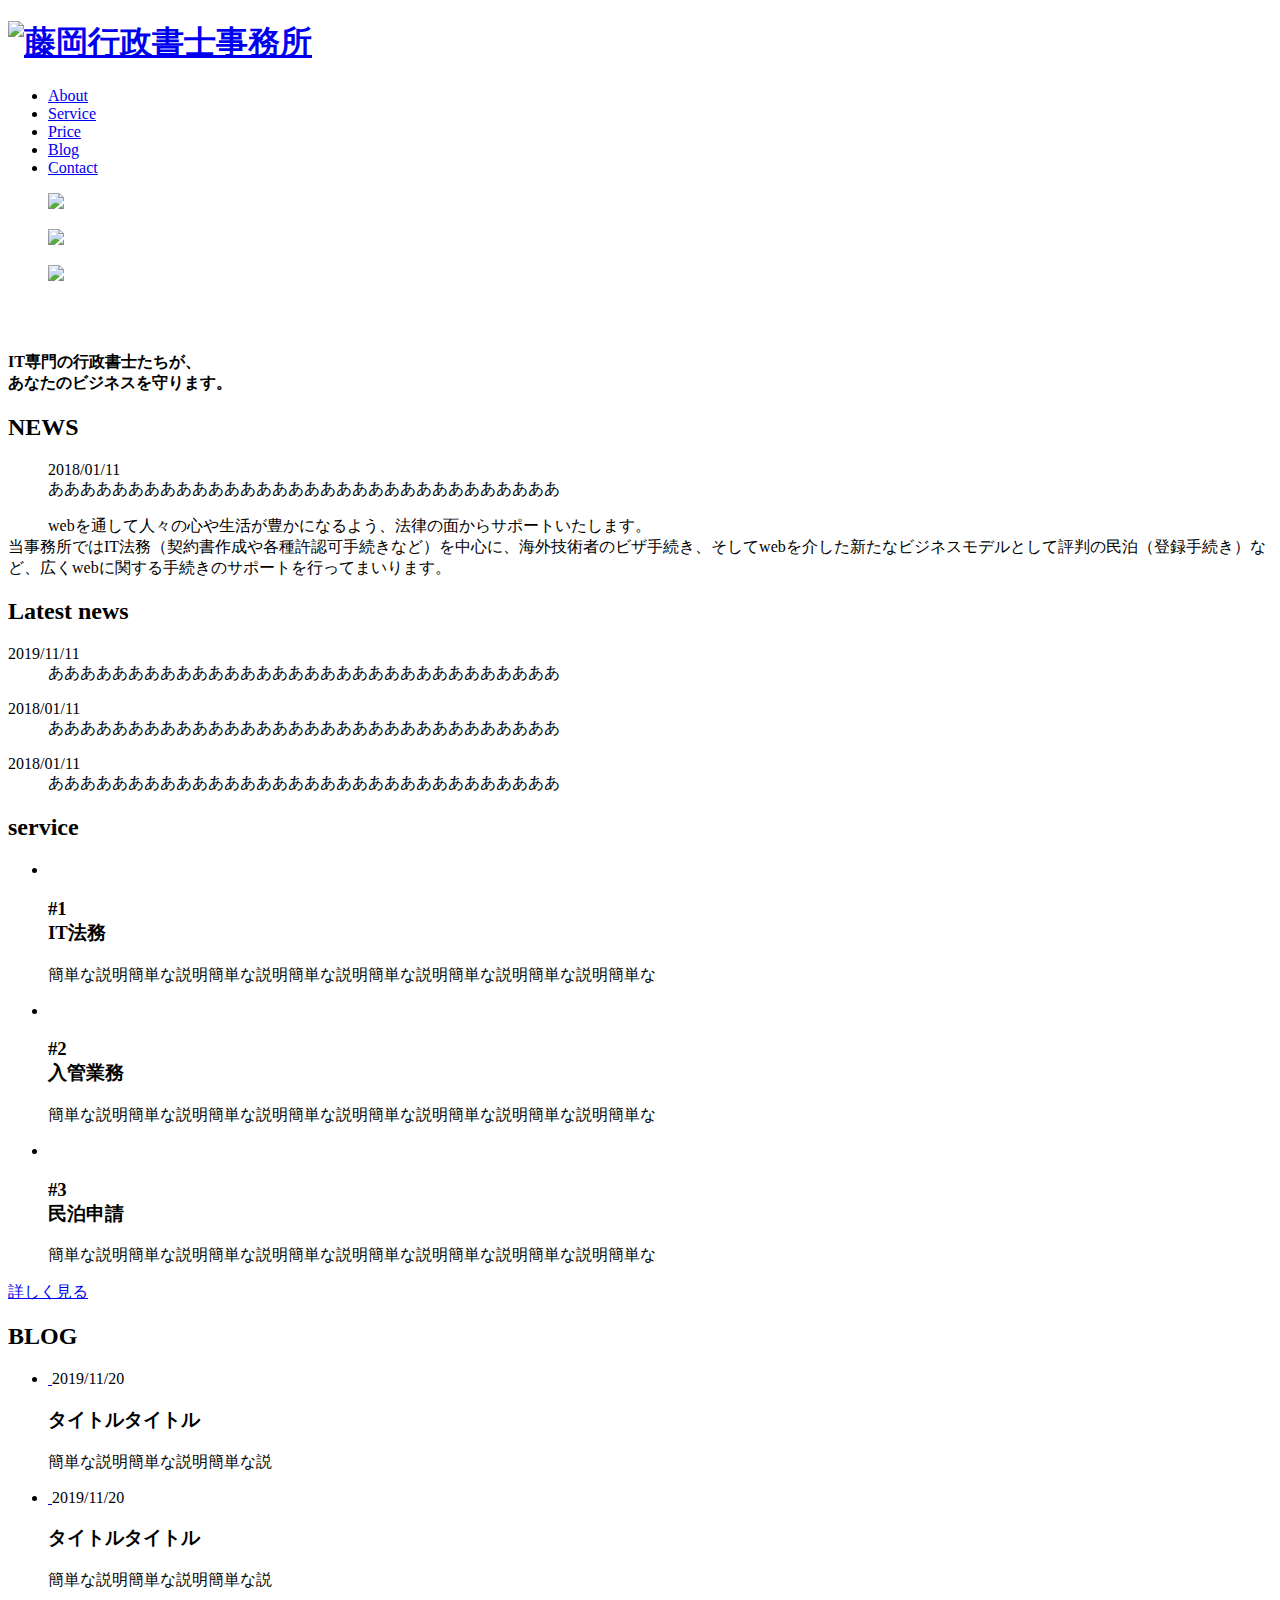
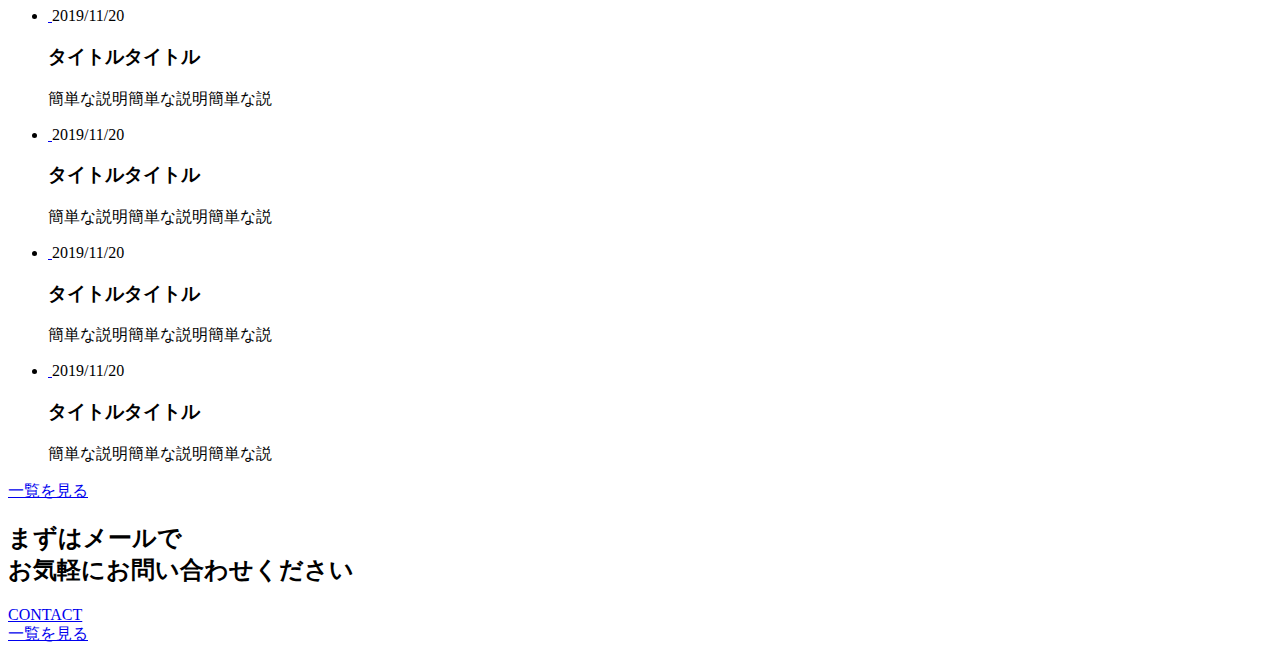
==== index.html @ 6e35c55b "Create index.html" ====
<!DOCTYPE html>
<html lang="ja">
<head>
    <meta charset="UTF-8">
    <meta name="viewport" content="width=device-width, initial-scale=1.0">
    <link rel="stylesheet" href="style.min.css">
    <!-- ここからslickのプラグイン -->
    <link href="slick-1.8.1/slick/slick-theme.css" rel="stylesheet" type="text/css">
    <link href="slick-1.8.1/slick/slick.css" rel="stylesheet" type="text/css">
    <link href="https://fonts.googleapis.com/css2?family=Sorts+Mill+Goudy&display=swap" rel="stylesheet">
    <script src="https://cdn.jsdelivr.net/npm/jquery@3/dist/jquery.min.js"></script>
   <script type="text/javascript" src="slick-1.8.1/slick/slick.min.js"></script>
    <title>wordpress</title>
</head>
<body>

<!-- header -->
<header class="header bg-color">
<div class="header-container">
<h1><a href="index.html"><img src="img/module/header_logo@2x.png" alt="藤岡行政書士事務所"></a></h1>
<ul class="header-container-ul">
<li class="header-container-ul-li font"><a href="about.html">About</a></li>
<li class="header-container-ul-li font"><a href="service.html">Service</a></li>
<li class="header-container-ul-li font"><a href="price.html">Price</a></li>
<li class="header-container-ul-li font"><a href="blog.html">Blog</a></li>
<li class="header-container-ul-li font"><a href="contact.html">Contact</a></li>
</ul>
</div>
</header><!-- /header -->

<!-- slider -->
<div class="container-position">
<section class="slider">
<figure><img src="img/module/slider-1@2x.png"></figure>
<figure><img src="img/module/slider-2@2x.png"></figure>
<figure><img src="img/module/slider-3@2x.png"></figure>
</section><!-- /slider -->
<div class="container-position-center"><h2><img src="img/module/slider-logo@2x.png" alt=""></h2><strong> IT専門の行政書士たちが、<br>あなたのビジネスを守ります。</strong></div>

</div>

<!-- share -->
<div class="share">
<div class="share-contant-ps">
<h2 class="font">NEWS</h2>
<dl>
<dd> 2018/01/11</dd>
<dd>ああああああああああああああああああああああああああああああああ</dd>
</dl>
</div>
<dl class="share-container-dl">
<dd>webを通して人々の心や生活が豊かになるよう、法律の面からサポートいたします。</dd>
<dt>当事務所ではIT法務（契約書作成や各種許認可手続きなど）を中心に、海外技術者のビザ手続き、そしてwebを介した新たなビジネスモデルとして評判の民泊（登録手続き）など、広くwebに関する手続きのサポートを行ってまいります。
</dt>
</dl>
<div class="share-contant">
<h2>Latest news</h2>
<dl>
<dt>2019/11/11</dt>
<dd>ああああああああああああああああああああああああああああああああ</dd>
</dl>
<dl>
<dt>2018/01/11</dt>
<dd>ああああああああああああああああああああああああああああああああ</dd>
</dl>
<dl>
<dt>2018/01/11</dt>
<dd>ああああああああああああああああああああああああああああああああ</dd>
</dl>
</div>
</div><!-- share -->

<!-- main -->
<main>
<!-- service -->
<section class="service">
<h2 class="font">service</h2>
<ul class="service-container">
<li>
<div class="service-container-li-position1"><img src="img/module/main-service-img1@2x.png" alt=""></div>
<div class="service-container-li-position-bottom"><h3><div>#1</div><strong>IT法務</strong></h3></div>
<p>簡単な説明簡単な説明簡単な説明簡単な説明簡単な説明簡単な説明簡単な説明簡単な</p>
</li>
<li>
<div class="service-container-li-position1"><img src="img/module/main-service-img2@2x.png" alt=""></div>
<div class="service-container-li-position-bottom"><h3><div>#2</div><strong>入管業務</strong></h3></div>
<p>簡単な説明簡単な説明簡単な説明簡単な説明簡単な説明簡単な説明簡単な説明簡単な</p>
</li>
<li>
<div class="service-container-li-position1"><img src="img/module/main-service-img3@2x.png" alt=""></div>
<div  class="service-container-li-position-bottom"><h3><div>#3</div><strong>民泊申請</strong></h3></div>
<p>簡単な説明簡単な説明簡単な説明簡単な説明簡単な説明簡単な説明簡単な説明簡単な</p>
</li>
</ul>
<div class="button"><a href="#">詳しく見る</a></div>
</section><!-- service -->
</main><!-- main -->

<!-- line -->
<div class="line"></div><!-- line -->

<!-- blog -->
<div class="blog">
<h2 class="font">BLOG</h2>
<ul class="blog-container">
<li>
<a href="blog-page.html">
<img src="img/module/blog-img1-6@2x.png" alt="">
</a>
<time>2019/11/20</time>
<h3>タイトルタイトル</h3>
<p>簡単な説明簡単な説明簡単な説</p>
</li>
<li>
<a href="blog-page.html">
<img src="img/module/blog-img1-6@2x.png" alt="">
</a>
<time>2019/11/20</time>
<h3>タイトルタイトル</h3>
<p>簡単な説明簡単な説明簡単な説</p>
</li>
<li>
<a href="blog-page.html">
<img src="img/module/blog-img1-6@2x.png" alt="">
</a>
<time>2019/11/20</time>
<h3>タイトルタイトル</h3>
<p>簡単な説明簡単な説明簡単な説</p>
</li>
<li>
<a href="blog-page.html">
<img src="img/module/blog-img1-6@2x.png" alt="">
</a>
<time>2019/11/20</time>
<h3>タイトルタイトル</h3>
<p>簡単な説明簡単な説明簡単な説</p>
</li>
<li>
<a href="blog-page.html">
<img src="img/module/blog-img1-6@2x.png" alt="">
</a>
<time>2019/11/20</time>
<h3>タイトルタイトル</h3>
<p>簡単な説明簡単な説明簡単な説</p>
</li>
<li>
<a href="blog-page.html">
<img src="img/module/blog-img1-6@2x.png" alt="">
</a>
<time>2019/11/20</time>
<h3>タイトルタイトル</h3>
<p>簡単な説明簡単な説明簡単な説</p>
</li>
</div>
<div class="button"><a href="#">一覧を見る</a></div>
</div><!-- blog -->

<!-- maps -->
<div id="map"></div>
<!-- maps -->

<!-- Contact -->
<div class="contact">
<h2>まずはメールで<br>お気軽にお問い合わせください</h2>
<div class="contact-button font"><a href="contact.html">CONTACT</a></div>
<div class="button"><a href="contact.html">一覧を見る</a></div>
</div><!-- contact -->

<!-- footer -->
<footer></footer><!-- footer -->

<!-- maps javascript -->
<script src="https://maps.googleapis.com/maps/api/js?callback=initmap/js key=AIzaSyDoOe2LkfYxq6PtnQUHXaHqWdWXRmP4e6o&callback=initMap" async defer></script>
<script type="text/javascript" src="main.js"></script>
<!-- maps javascript -->

<!-- jquery -->
<script>
    $('.slider').slick(
        {
            autoplay:true,
            autoplaySpeed:5000,
            
        }
    );
</script><!-- jquery -->
</body>
</html>
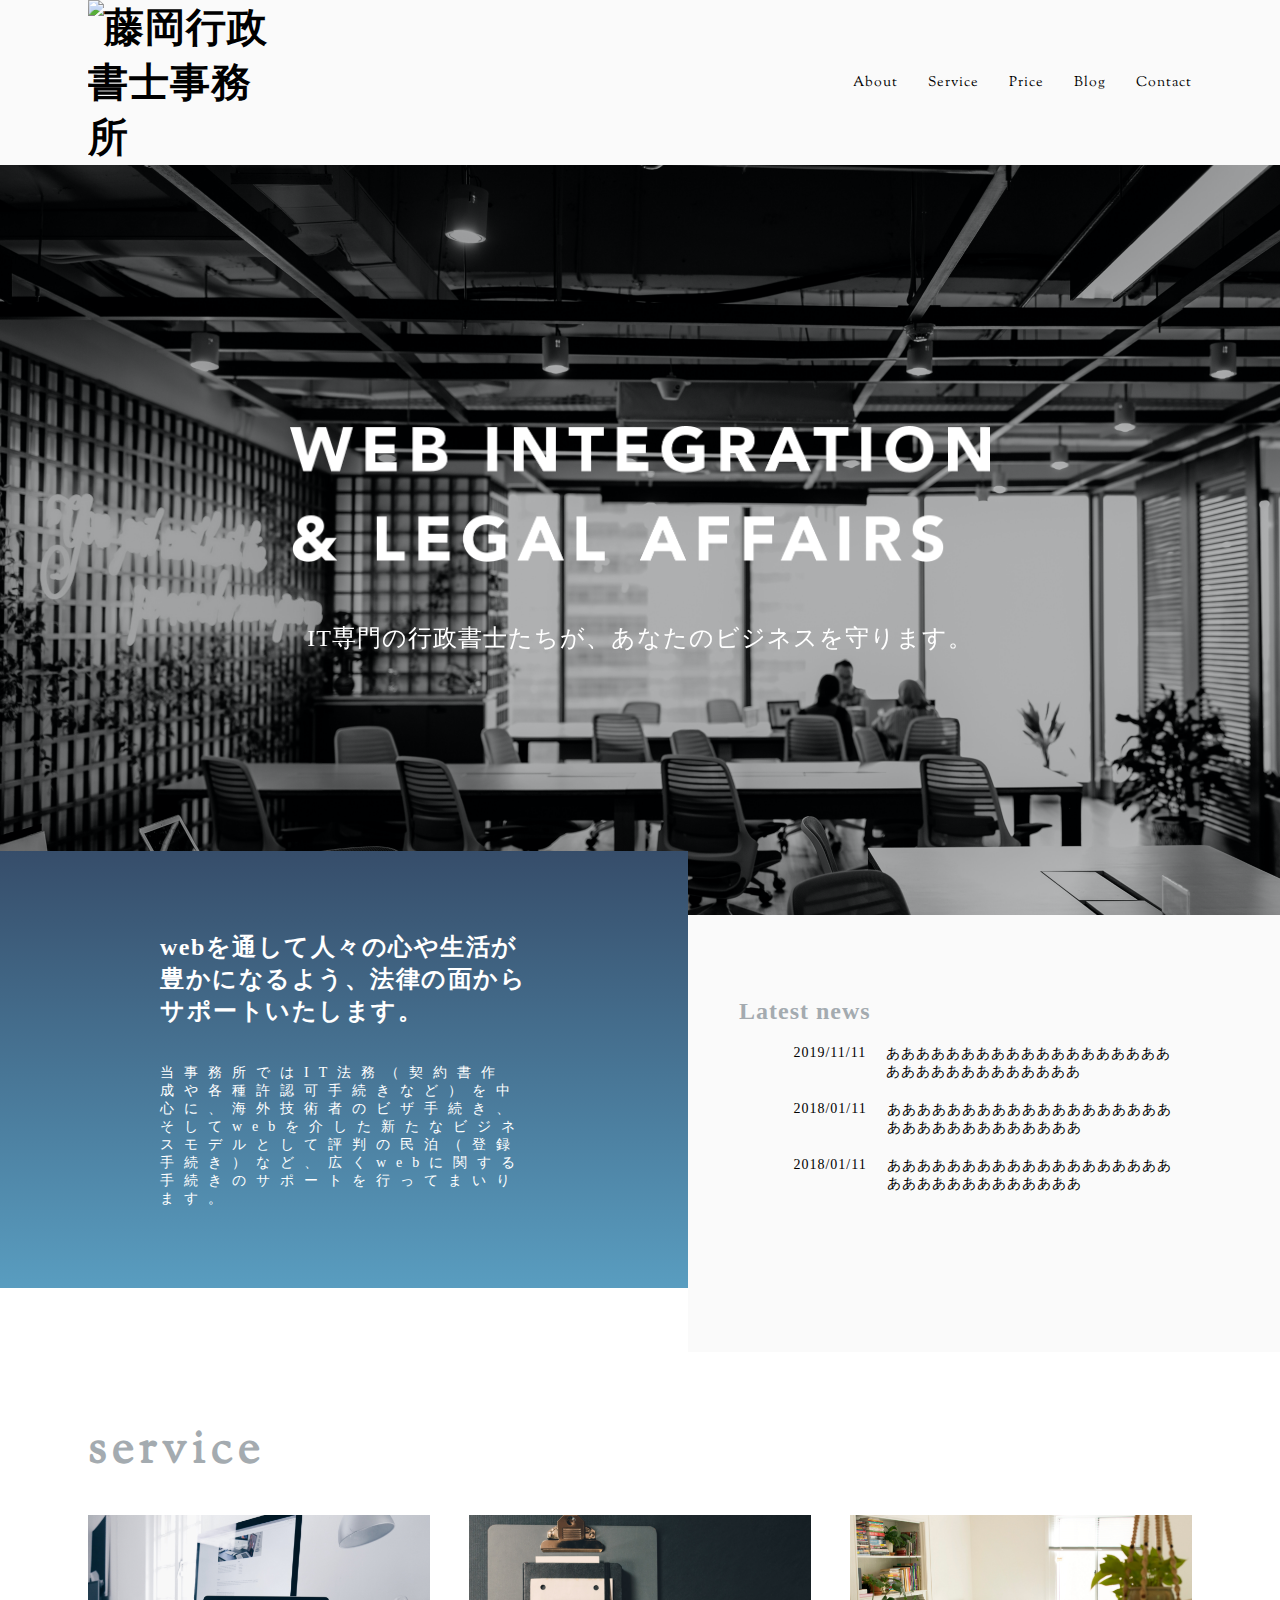
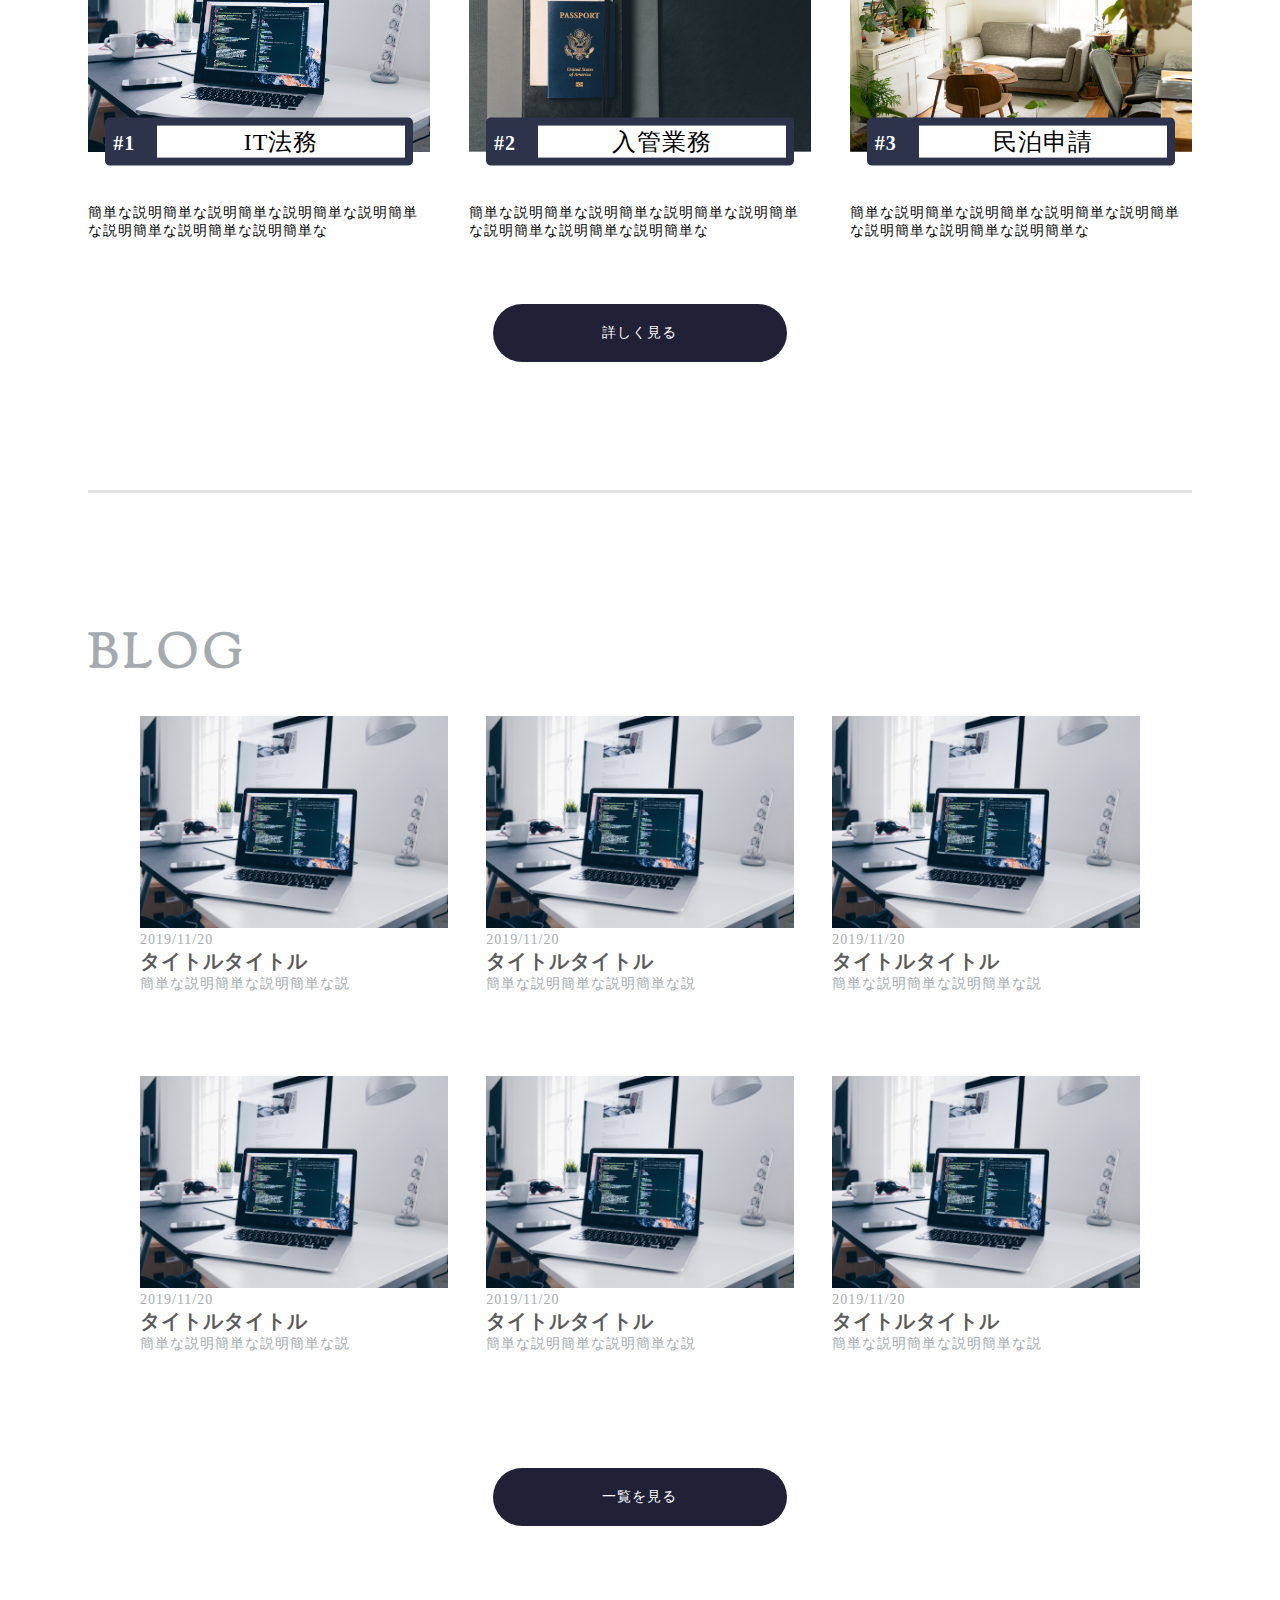
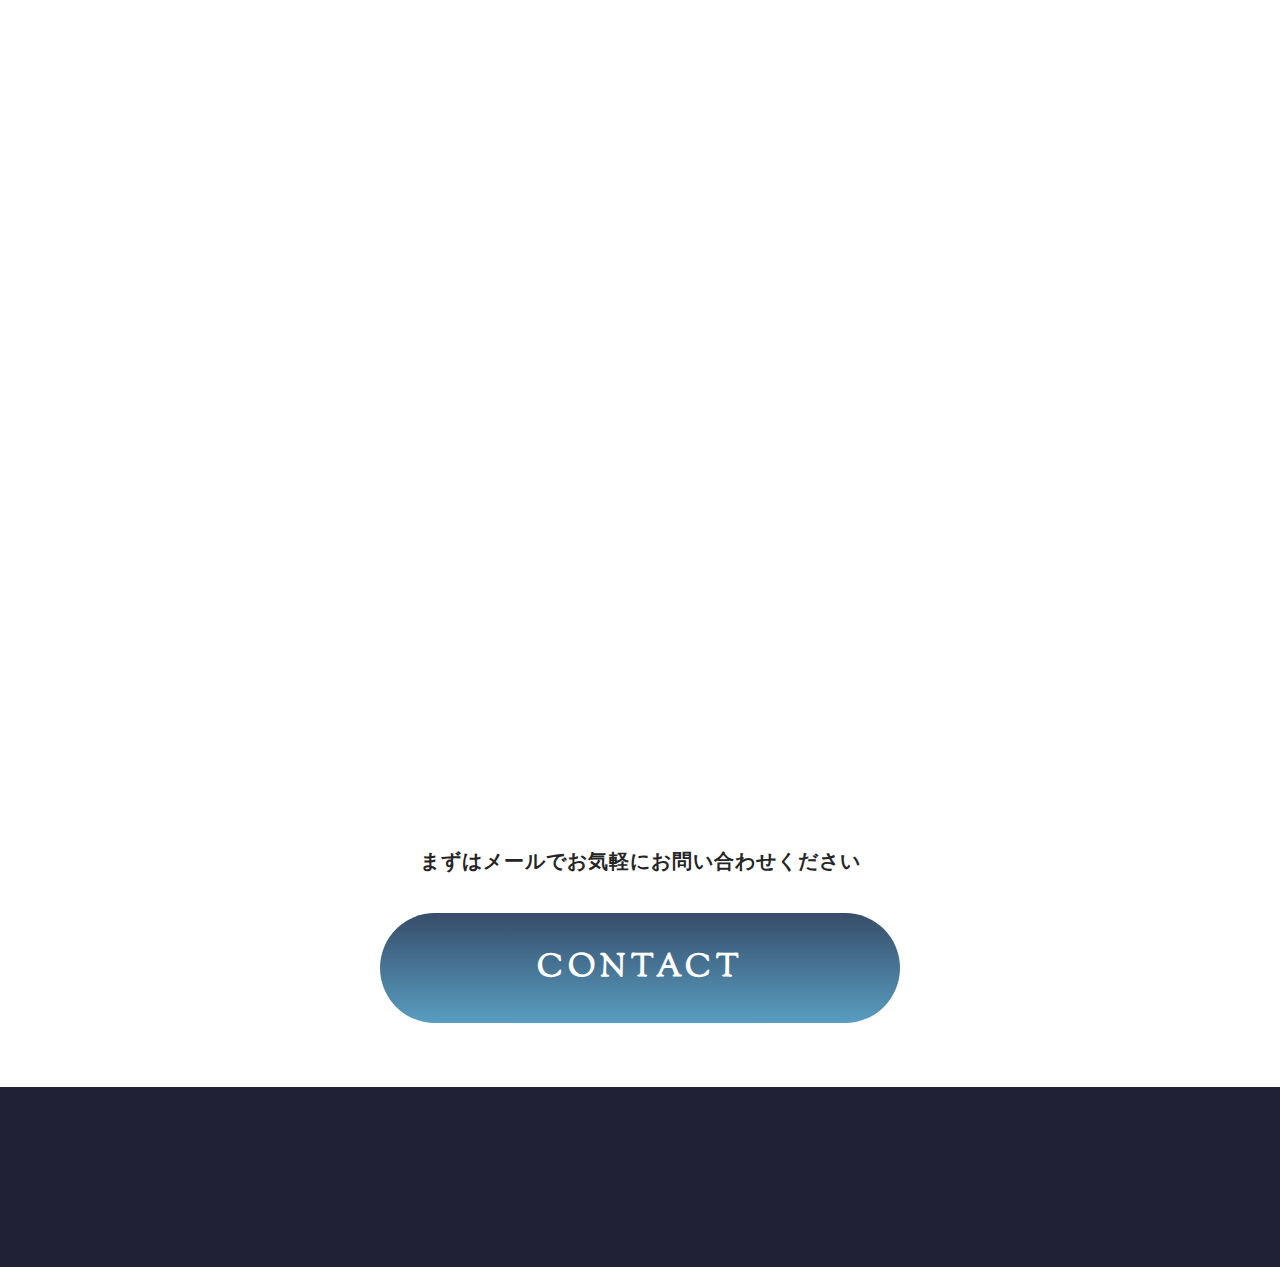
==== commit 3c823432: "Update index.html" ====
--- a/index.html
+++ b/index.html
@@ -171,7 +171,7 @@
 
 <!-- maps javascript -->
 <script src="https://maps.googleapis.com/maps/api/js?callback=initmap/js key=AIzaSyDoOe2LkfYxq6PtnQUHXaHqWdWXRmP4e6o&callback=initMap" async defer></script>
-<script type="text/javascript" src="main.js"></script>
+<script type="text/javascript" src="js/main.js"></script>
 <!-- maps javascript -->
 
 <!-- jquery -->
--- a/style.min.css
+++ b/style.min.css
@@ -0,0 +1 @@
+body{font-family:'游ゴシック体'}@media screen and (min-width: 768px){body{font-size:16px}}@media screen and (min-width: 600px){body{font-size:1.4rem}}.button{width:23vw;min-width:250px;margin:0 auto}@media screen and (max-width: 768px){.button{width:90%}}.button a{background-color:#202037;padding:20px;border-radius:50px;align-items:center;cursor:pointer;color:#fff;display:block;width:100%;text-align:center}.button a:hover{opacity:.7}.button a:active{background-color:#A4ABB0}.font{font-family:'Sorts Mill Goudy', serif}.bg-color{background-color:#fafafa}.bd-line{width:100%;margin-bottom:3vw;border:none;border-bottom:1px solid #ADADAD}html{color:#000;background:#FFF;font-size:62.5%}body,div,dl,dt,dd,ul,ol,li,h1,h2,h3,h4,h5,h6,pre,code,form,fieldset,legend,input,textarea,p,blockquote,th,td{margin:0;padding:0}table{border-collapse:collapse;border-spacing:0}fieldset,img{border:0}address,caption,cite,code,dfn,em,strong,th,var{font-style:normal;font-weight:normal}ol,ul{list-style:none}caption,th{text-align:left}h1,h2,h3,h4,h5,h6{font-size:40px;font-weight:bold;display:inline}q:before,q:after{content:''}abbr,acronym{border:0;font-variant:normal}sup{vertical-align:text-top}sub{vertical-align:text-bottom}input,textarea,select{font-family:inherit;font-size:inherit;font-weight:inherit;*font-size:100%}legend{color:#000}#yui3-css-stamp.cssreset{display:none}a{text-decoration:none;color:black}*{box-sizing:border-box;letter-spacing:1px}.slick-next{display:none}.header{width:100vw}.header-container{width:86.25%;display:flex;justify-content:space-between;margin:0 auto;align-items:center}@media screen and (max-width: 425px){.header-container{height:50px}}.header-container h1{display:inline-block;width:194px}.header-container h1 img{width:100%}@media screen and (max-width: 600px){.header-container h1{display:none}}.header-container-ul{display:flex}.header-container-ul-li{margin-left:30px}@media screen and (max-width: 425px){.header-container-ul{display:none}}.container-position{position:relative;overflow:hidden}.container-position .slider{width:100vw;transition:3s;height:58.59375vw}.container-position .slider figure{z-index:1;margin:0;width:100%;height:100%}.container-position .slider figure img{width:100%;height:100%}.container-position .slick-initialized{opacity:1}.container-position-center{position:absolute;top:50%;left:50%;transform:translate(-50%, -50%);z-index:1;width:100%;height:100%;display:flex;flex-direction:column;justify-content:center;align-items:center}@media screen and (max-width: 768px){.container-position-center{margin-left:5vw}}.container-position-center h2{display:inline-block;width:700px;margin-bottom:50px}@media screen and (max-width: 768px){.container-position-center h2{width:250px;margin:0;margin-right:auto}}.container-position-center h2 img{width:100%}.container-position-center strong{color:#fff;font-size:2.4rem}@media screen and (max-width: 768px){.container-position-center strong{font-size:1.4rem;margin-right:auto}}.container-position-center strong br{display:none}@media screen and (max-width: 768px){.container-position-center strong br{display:block}}.container{width:100vw;height:22.421875vw;display:flex;justify-content:center;align-items:center;min-height:180px;background-color:#202037}.container h2{font-size:4.8rem;color:#fff;align-items:center}.fan{width:77.890625vw;min-width:850px;margin:0 auto;margin-bottom:5vw}@media screen and (max-width: 768px){.fan{min-width:300px}}.fan h2{display:inline-block;margin-bottom:3vw;margin-left:1vw;font-size:2.4rem}.fan-container{display:flex}@media screen and (max-width: 768px){.fan-container{flex-direction:column}}.fan-container article{width:100%}.fan-container article p{font-size:1.4rem;line-height:2.2;letter-spacing:2px}.fan-container article:nth-child(1){margin-right:2vw}.fan-container article:nth-child(1) p:nth-child(1){margin-bottom:2vw}@media screen and (max-width: 768px){.fan-container article:nth-child(1) p{margin-bottom:2vw}}.blog-page{width:717px;margin:5vw auto;font-size:1.6rem;color:#5B5C5C}@media screen and (max-width: 768px){.blog-page{width:90%;min-width:310px;font-size:1.4rem}}.blog-page time{display:block}.blog-page h2{display:inline-block;font-size:3.2rem;margin-bottom:3vw}@media screen and (max-width: 768px){.blog-page h2{font-size:4.1666666vw}}@media screen and (max-width: 425px){.blog-page h2{font-size:1.6rem;margin-bottom:5vw}}.blog-page figure{margin:0;margin-bottom:3vw}.blog-page figure img{width:100%}.blog-page p{margin-bottom:3vw}.blog-page h3{display:block;font-size:3.2rem;padding:10px 0;border-top:1px solid #5B5C5C;border-bottom:1px solid #5B5C5C;margin-bottom:3vw}@media screen and (max-width: 768px){.blog-page h3{font-size:4.1666666vw}}@media screen and (max-width: 425px){.blog-page h3{font-size:1.6rem;margin-bottom:5vw}}.blog-page article{margin-bottom:3vw}.blog-page h4{display:block;padding:1vw;background-color:#fafafa;font-size:2rem;margin-bottom:3vw}@media screen and (max-width: 768px){.blog-page h4{font-size:1.6rem;margin-bottom:5vw}}.blog-page .width{margin:5vw auto;width:50%}.recentry{padding:5vw 0;font-size:1.6rem}.recentry__box{display:flex;margin:0 auto 5vw;width:717px}@media screen and (max-width: 1024px){.recentry__box{width:70vw}}@media screen and (max-width: 768px){.recentry__box{width:50%}}.recentry__box figure{margin:0;width:314px}@media screen and (max-width: 1024px){.recentry__box figure{height:auto;width:30vw}}@media screen and (max-width: 1024px){.recentry__box figure{display:none}}.recentry__box figure img{width:100%}@media screen and (max-width: 1024px){.recentry__box-flex{width:100%}}.recentry__box-flex a{display:block;text-align:center;border:1px solid #d0d0d0;padding:41px 85px;background-color:#fff}@media screen and (max-width: 1024px){.recentry__box-flex a{padding:4vw 8vw}}@media screen and (max-width: 1024px){.recentry__box-flex a{width:100%}}.recentry h2{display:block;width:86.25%;margin:0 auto 5vw;font-size:2rem}@media screen and (max-width: 1024px){.recentry h2{font-size:1.6rem}}@media screen and (max-width: 768px){.recentry h2{font-size:1.4rem}}.bg-recentry{background-color:#f2f2f2}.office{width:100vw;background-color:#FAFAFA}.office-box{width:77.890625vw;min-width:850px;margin:0 auto;display:flex;justify-content:space-between;padding:12vw 5vw;min-width:700px}@media screen and (max-width: 700px){.office-box{font-size:1.6rem;flex-direction:column;min-width:inherit;padding:10vw 0}}.office-box h2{font-size:3.6rem;display:inline-block;margin-bottom:2.5vw;font-family:"Sorts Mill Goudy",serif}.office-box dl{font-size:2rem;white-space:nowrap;line-height:2.5}@media screen and (max-width: 768px){.office-box dl{font-size:1.6rem}}.office-box dl dt{float:left}.office-box dl dt::after{content:"："}.office figure{margin:0;width:50%}@media screen and (max-width: 700px){.office figure{width:50%;margin-left:auto;margin-top:2vw}}@media screen and (max-width: 425px){.office figure{width:100%}}.office figure img{width:100%}.mt-blog{margin-top:8vw}.support{padding:6vw;transform:translateY(-11vw);display:flex;justify-content:space-between;width:77.890625vw;min-width:850px;margin:0 auto;background-color:#FAFAFA}@media screen and (max-width: 768px){.support{min-width:300px;padding:3vw}}@media screen and (max-width: 700px){.support{flex-direction:column;padding:5vw;transform:translateY(-15vw)}}.support h2{font-size:3.6rem;margin-right:3vw;white-space:nowrap}@media screen and (max-width: 768px){.support h2{font-size:2rem}}.support p{font-size:2rem;white-space:nowrap;margin:auto 0;line-height:2.5}@media screen and (max-width: 768px){.support p{font-size:1.4rem}}@media screen and (max-width: 700px){.support p{line-height:1.5;margin-top:2vw}}@media screen and (max-width: 425px){.support p{font-size:1.2rem;white-space:pre-wrap}}@media screen and (max-width: 425px){.support p br{display:none}}.share{width:100vw;display:flex;margin-bottom:5vw}@media screen and (max-width: 768px){.share{margin:8vw auto 18vw;width:86.25%;display:block}}.share-container-dl{transform:translateY(-5vw);padding:6.25vw 12.5vw;width:56.71875%;background:linear-gradient(#364D6A, #599DC0)}@media screen and (max-width: 768px){.share-container-dl{margin-top:8vw;transform:none;color:#333;display:inline-block;margin-bottom:20px;background:white;padding:0;width:100%}}.share-container-dl dd{width:100%;color:#fff;margin-bottom:2.92965vw;letter-spacing:1.5px;font-weight:bold;font-size:2.4rem}@media screen and (max-width: 1000px){.share-container-dl dd{font-size:2rem}}@media screen and (max-width: 768px){.share-container-dl dd{line-height:2;color:black;letter-spacing:2px;margin-bottom:12vw;font-size:2.2rem}}.share-container-dl dt{width:100%;color:#fff;letter-spacing:10px}@media screen and (max-width: 768px){.share-container-dl dt{color:black;letter-spacing:5px}}.share-contant{position:relative;flex-direction:row-reverse;background-color:#FAFAFA;z-index:3;width:50.23438%;padding:6.5vw 4vw}@media screen and (max-width: 768px){.share-contant{display:none}}.share-contant h2{font-size:2.4rem;color:#A4ABB0;display:inline-block;margin-bottom:20px}.share-contant dl{width:77.7605%;margin:auto;display:flex;margin-bottom:20px}.share-contant dl dt{margin-right:20px}.share-contant-ps{display:none}@media screen and (max-width: 768px){.share-contant-ps{display:block;margin-top:15vw}}.share-contant-ps h2{display:none}@media screen and (max-width: 768px){.share-contant-ps h2{display:block;font-size:2.4rem;color:#364D6A;display:inline-block;margin-bottom:3vw;margin-left:2vw;letter-spacing:5px}}.share-contant-ps dl{margin-left:2vw;display:flex;padding-bottom:5vw;border-bottom:10px solid}.share-contant-ps dl dd{margin-right:5vw}main{width:100vw}@media screen and (max-width: 768px){main{margin-bottom:45vw}}main .service{width:86.25%;margin:0 auto;margin-bottom:5vw}@media screen and (max-width: 768px){main .service{text-align:center}}main .service h2{font-size:4.8rem;display:inline-block;margin-bottom:30px;color:#A4ABB0;letter-spacing:5px;display:block;width:86.25%;font-family:'Sorts Mill Goudy', serif}@media screen and (max-width: 768px){main .service h2{margin-bottom:8vw}}@media screen and (max-width: 768px){main .service h2{font-size:2.4rem;margin:0 auto 9vw}}main .service-container{width:100%;display:grid;grid-template-columns:1fr 1fr 1fr;column-gap:3vw;margin-bottom:5vw}@media screen and (max-width: 768px){main .service-container{grid-template-columns:1fr}}@media screen and (max-width: 768px){main .service-container li{margin-bottom:15vw}}main .service-container li img{width:100%;object-fit:cover}@media screen and (max-width: 768px){main .service-container li p{width:86%;margin:0 auto;text-align:left;line-height:2;font-size:1.4rem}}main .service-container h3{display:block;width:90%;margin:0 auto;border:3px solid #2C334B;border-radius:5px;padding:5px;transform:translateY(-3vw);background-color:#2C334B;font-size:2rem;color:#fff}@media screen and (max-width: 768px){main .service-container h3{transform:translateY(-4vw)}}@media screen and (max-width: 425px){main .service-container h3{transform:translateY(-7vw)}}main .service-container h3 div{display:inline-block;width:15%;background-color:#2C334B}main .service-container h3 strong{font-size:2.4rem;display:inline-block;width:85%;background:#fff;color:#000;text-align:center}.line{width:86.25%;height:3px;margin:10vw auto;background-color:#E2E2E2}@media screen and (max-width: 768px){.line{display:none}}.blog{width:100vw;margin-bottom:5vw}.blog h2{font-size:4.8rem;display:inline-block;margin-bottom:30px;color:#A4ABB0;letter-spacing:5px;display:block;width:86.25%;margin:0 auto 2vw}@media screen and (max-width: 768px){.blog h2{margin-bottom:8vw}}@media screen and (max-width: 768px){.blog h2{text-align:center;font-size:2.4rem}}.blog-container{margin:0 auto 8vw;width:86.25%;max-width:1000px;display:grid;grid-template-columns:1fr 1fr 1fr;column-gap:3vw;row-gap:5em}@media screen and (max-width: 768px){.blog-container{grid-template-columns:1fr 1fr}}.blog-container li{width:100%;margin-bottom:1vw;color:#A4ABB0}@media screen and (max-width: 768px){.blog-container li{font-size:1.2rem}}.blog-container li h3{display:block;font-size:2rem;color:#5B5C5C}@media screen and (max-width: 768px){.blog-container li h3{font-size:1.4rem}}.blog-container li img{width:100%;object-fit:cover}.button{width:23vw;min-width:250px;margin:0 auto;margin-bottom:10vw}.button a{background-color:#202037;padding:20px;border-radius:50px;align-items:center;cursor:pointer;color:#fff;display:block;width:100%;text-align:center}.button a:hover{opacity:.7}.button a:active{background-color:#A4ABB0}.recentry{padding:5vw 0;font-size:1.6rem}.recentry__box{display:flex;margin:0 auto 5vw;width:717px}@media screen and (max-width: 1024px){.recentry__box{width:70vw}}@media screen and (max-width: 768px){.recentry__box{width:50%}}.recentry__box figure{margin:0;width:314px}@media screen and (max-width: 1024px){.recentry__box figure{height:auto;width:30vw}}@media screen and (max-width: 1024px){.recentry__box figure{display:none}}.recentry__box figure img{width:100%}@media screen and (max-width: 1024px){.recentry__box-flex{width:100%}}.recentry__box-flex a{display:block;text-align:center;border:1px solid #d0d0d0;padding:41px 85px;background-color:#fff}@media screen and (max-width: 1024px){.recentry__box-flex a{padding:4vw 8vw}}@media screen and (max-width: 1024px){.recentry__box-flex a{width:100%}}.recentry h2{display:block;width:86.25%;margin:0 auto 5vw;font-size:2rem}@media screen and (max-width: 1024px){.recentry h2{font-size:1.6rem}}@media screen and (max-width: 768px){.recentry h2{font-size:1.4rem}}.bg-recentry{background-color:#f2f2f2}.number{width:100vw;background-color:#949494;padding:0.5vw 0}.number-box{display:flex;justify-content:space-between;background-color:#fff;width:99%;padding:5vw 4vw 2.5vw;margin:0 auto;font-size:1.4rem}@media screen and (max-width: 768px){.number-box{display:block;padding:10vw 3vw}}.number-box-left{width:50%}@media screen and (max-width: 768px){.number-box-left{width:90%;margin:0 auto 2vw}}.number-box-left-h2{margin-bottom:2vw}.number-box-left-h2 h2{display:flex;align-items:center;font-size:2.4rem}@media screen and (max-width: 768px){.number-box-left-h2 h2{font-size:1.6rem;margin-bottom:5vw}}.number-box-left-h2 h2 div{padding:1.4vw;background-color:#202037;color:#fff}.number-box-left-h2 h2 strong{margin-left:2vw}.number-box-left p{color:#888;line-height:2}.number-box-right{width:45%;padding:3vw;background-color:#fafafa;text-align:center}@media screen and (max-width: 768px){.number-box-right{width:90%;margin:auto}}.number-box-right h3{display:inline-block;font-size:2rem;text-align:center;margin-bottom:2vw}.number-box-right h3::before{background-image:url(img/module/service-logo-1@2x.png);content:'';display:inline-block;width:2vw;height:2vw;margin-right:2vw;background-size:cover;vertical-align:middle}.number-box-right h3::after{background-image:url(img/module/service-logo-1@2x.png);content:'';display:inline-block;width:2vw;height:2vw;margin-left:2vw;background-size:cover;vertical-align:middle}.number-box-right ul li{text-align:left;list-style:circle;line-height:2;margin-left:2vw}.img{width:100vw;height:50vw;background-image:url(img/module/blog-img1-6@2x.png);background-size:contain;background-repeat:no-repeat;min-height:400px}.img figure{width:100%;height:100%;margin:0}.img figure img{width:100%;height:100%}.table{width:94.45312%;margin:9vw auto}@media screen and (max-width: 600px){.table{margin:15vw auto}}.table dl{line-height:2;margin-bottom:3vw}.table dl dt{font-size:2rem;line-height:1.5}@media screen and (max-width: 600px){.table dl dt{font-size:1.4rem;margin-bottom:5vw}}@media screen and (max-width: 600px){.table dl dt dd{font-size:1.2rem;margin-bottom:5vw}}@media screen and (max-width: 600px){.table p{font-size:1.2rem;margin-bottom:5vw}}.table table{width:100%;margin-bottom:3vw}.table table tr{width:100%;height:3.7vw}.table table tr th{border-bottom:solid 5px #000}.table table tr td{border:solid 1px #000}.table table tr td:nth-child(1){width:47%}.table table tr td:nth-child(2){width:23%}.table table .table-1 tr td:nth-child(1){background-color:#F2f2f2}.table .table-1 td:nth-child(1){background-color:#f2f2f2}.table .table-2 tr:nth-child(odd) td{background-color:#f2f2f2}.select{width:100vw;border-bottom:1px solid #212138;display:flex;justify-content:center}.select-box{width:30%;padding:1.5vw 5vw;text-align:center}@media screen and (max-width: 600px){.select-box{padding:3vw 0}}.select-box strong{font-size:2.4rem}@media screen and (max-width: 600px){.select-box strong{font-size:1.2rem;white-space:nowrap}}.select-box a{display:block;width:12px;height:12px;margin:0 auto;text-align:center;border-bottom:solid 2px #212138;border-left:solid 2px #212138;transform:rotate(-45deg)}@media screen and (max-width: 600px){.select-box a{width:7px;height:7px}}form{width:870px;margin:5vw auto}@media screen and (max-width: 1000px){form{width:84vw}}form h2{display:block;width:auto;margin-bottom:3vw;text-align:center;color:#5B5C5C;font-size:3.2rem}@media screen and (max-width: 1000px){form h2{font-size:2rem}}form dl dt{margin-bottom:1vw}form textarea{width:100%;border:1px solid #adadad}@media screen and (max-width: 768px){form .contact .contact-button{display:block}}#map{width:100vw;height:50vw}.contact{margin:12vw auto 5vw}@media screen and (max-width: 768px){.contact{margin-bottom:55vw}}.contact h2{display:block;text-align:center;font-size:2rem;margin-bottom:3vw;font-weight:bold;color:#252525}.contact h2 br{display:none}@media screen and (max-width: 768px){.contact h2 br{display:block}}.contact .contact-button{width:40.625%;min-width:500px;margin:2vw auto;border-radius:60px}@media screen and (max-width: 768px){.contact .contact-button{display:none}}.contact .contact-button a{background:linear-gradient(#364D6A,#599DC0);font-size:3.2rem;font-weight:bold;letter-spacing:5px;padding:32px;border-radius:60px;align-items:center;cursor:pointer;color:#fff;display:block;width:100%;text-align:center}.contact .contact-button a:hover{top:-4px;box-shadow:0 7px 0 #364D6A}.contact .contact-button a:active{top:3px;box-shadow:none}@media screen and (max-width: 768px){.contact .contact-button a{font-size:1.6rem}}.contact .button{display:none}@media screen and (max-width: 768px){.contact .button{display:block}}footer{width:100vw;height:14vw;background-color:#202037}
